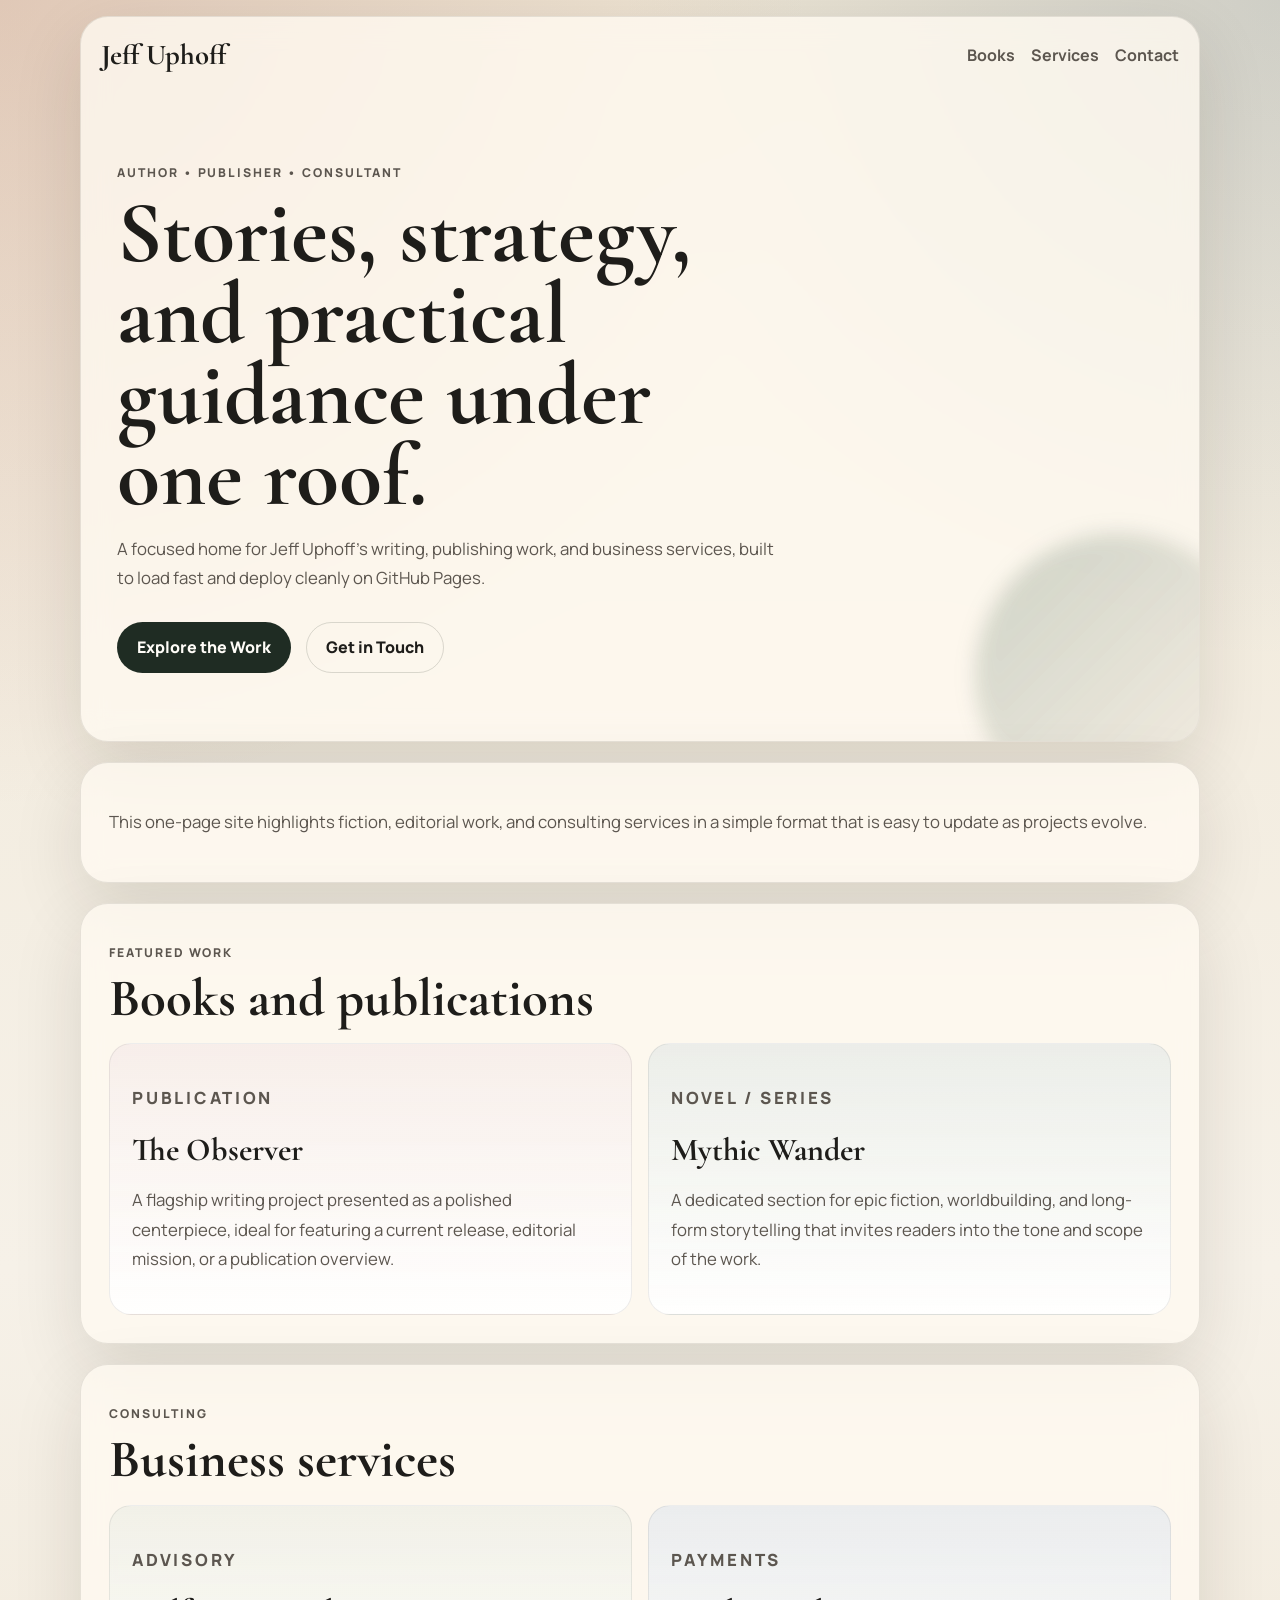
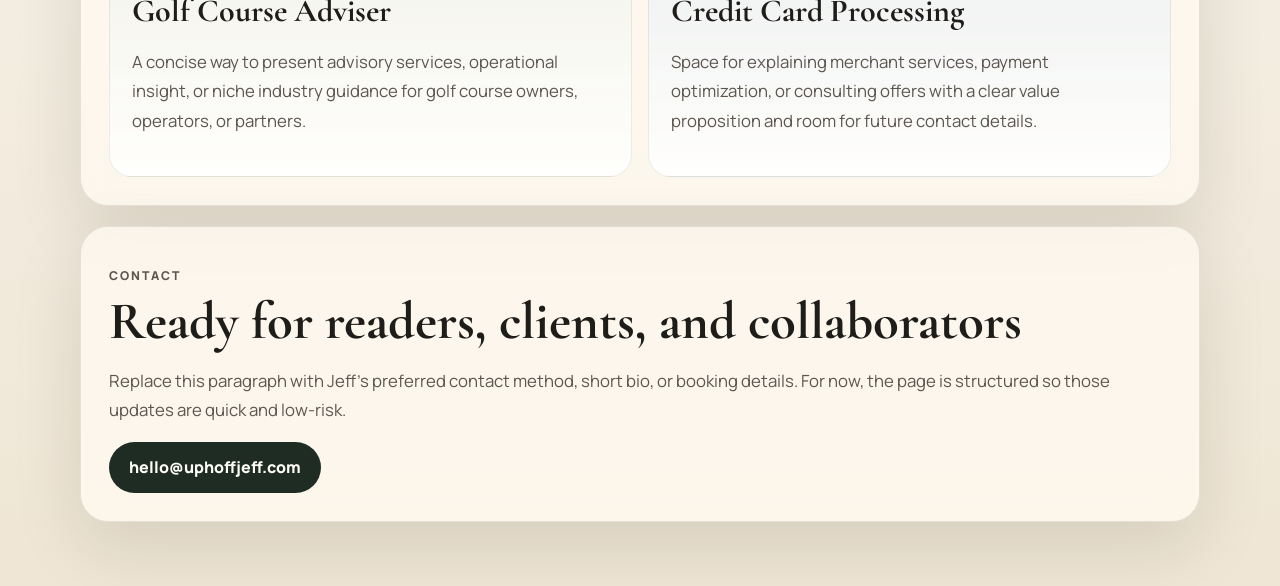
==== index.html @ a76d0272 "Add files via upload" ====
<!DOCTYPE html>
<html lang="en">
<head>
  <meta charset="UTF-8">
  <meta name="viewport" content="width=device-width, initial-scale=1.0">
  <title>Jeff Uphoff | Author & Consultant</title>
  <meta
    name="description"
    content="Jeff Uphoff shares books, publishing work, and consulting services in one clear, GitHub Pages-ready website."
  >
  <link rel="preconnect" href="https://fonts.googleapis.com">
  <link rel="preconnect" href="https://fonts.gstatic.com" crossorigin>
  <link
    href="https://fonts.googleapis.com/css2?family=Cormorant+Garamond:wght@500;600;700&family=Manrope:wght@400;500;700;800&display=swap"
    rel="stylesheet"
  >
  <link rel="stylesheet" href="./styles.css">
</head>
<body>
  <div class="page-shell">
    <header class="hero" id="top">
      <nav class="site-nav" aria-label="Primary">
        <a class="brand" href="#top">Jeff Uphoff</a>
        <div class="nav-links">
          <a href="#books">Books</a>
          <a href="#services">Services</a>
          <a href="#contact">Contact</a>
        </div>
      </nav>

      <div class="hero-copy">
        <p class="eyebrow">Author • Publisher • Consultant</p>
        <h1>Stories, strategy, and practical guidance under one roof.</h1>
        <p class="lede">
          A focused home for Jeff Uphoff's writing, publishing work, and business services,
          built to load fast and deploy cleanly on GitHub Pages.
        </p>
        <div class="hero-actions">
          <a class="button button-solid" href="#books">Explore the Work</a>
          <a class="button button-ghost" href="#contact">Get in Touch</a>
        </div>
      </div>
    </header>

    <main>
      <section class="intro">
        <p>
          This one-page site highlights fiction, editorial work, and consulting services in a
          simple format that is easy to update as projects evolve.
        </p>
      </section>

      <section class="section" id="books">
        <div class="section-heading">
          <p class="section-label">Featured Work</p>
          <h2>Books and publications</h2>
        </div>

        <div class="card-grid">
          <article class="card accent-observer">
            <p class="card-kicker">Publication</p>
            <h3>The Observer</h3>
            <p>
              A flagship writing project presented as a polished centerpiece, ideal for featuring
              a current release, editorial mission, or a publication overview.
            </p>
          </article>

          <article class="card accent-mythic">
            <p class="card-kicker">Novel / Series</p>
            <h3>Mythic Wander</h3>
            <p>
              A dedicated section for epic fiction, worldbuilding, and long-form storytelling that
              invites readers into the tone and scope of the work.
            </p>
          </article>
        </div>
      </section>

      <section class="section" id="services">
        <div class="section-heading">
          <p class="section-label">Consulting</p>
          <h2>Business services</h2>
        </div>

        <div class="card-grid">
          <article class="card accent-golf">
            <p class="card-kicker">Advisory</p>
            <h3>Golf Course Adviser</h3>
            <p>
              A concise way to present advisory services, operational insight, or niche industry
              guidance for golf course owners, operators, or partners.
            </p>
          </article>

          <article class="card accent-credit">
            <p class="card-kicker">Payments</p>
            <h3>Credit Card Processing</h3>
            <p>
              Space for explaining merchant services, payment optimization, or consulting offers
              with a clear value proposition and room for future contact details.
            </p>
          </article>
        </div>
      </section>

      <section class="section contact-section" id="contact">
        <div class="section-heading">
          <p class="section-label">Contact</p>
          <h2>Ready for readers, clients, and collaborators</h2>
        </div>

        <p class="contact-copy">
          Replace this paragraph with Jeff's preferred contact method, short bio, or booking
          details. For now, the page is structured so those updates are quick and low-risk.
        </p>

        <a class="button button-solid" href="mailto:hello@uphoffjeff.com">hello@uphoffjeff.com</a>
      </section>
    </main>
  </div>
</body>
</html>
---- styles.css ----
:root {
  --bg: #f3ecdf;
  --paper: rgba(255, 250, 241, 0.78);
  --ink: #1e1d1a;
  --muted: #5c564f;
  --border: rgba(30, 29, 26, 0.1);
  --shadow: 0 24px 70px rgba(33, 25, 10, 0.12);
  --observer: #9d3d2a;
  --mythic: #43644f;
  --golf: #7b8644;
  --credit: #3d5f7e;
  --button: #1f2c23;
  --button-hover: #314537;
}

* {
  box-sizing: border-box;
}

html {
  scroll-behavior: smooth;
}

body {
  margin: 0;
  min-height: 100vh;
  font-family: "Manrope", sans-serif;
  color: var(--ink);
  background:
    radial-gradient(circle at top left, rgba(157, 61, 42, 0.18), transparent 32%),
    radial-gradient(circle at top right, rgba(61, 95, 126, 0.18), transparent 26%),
    linear-gradient(180deg, #efe7d6 0%, #f6f1e8 58%, #efe6d5 100%);
}

a {
  color: inherit;
  text-decoration: none;
}

.page-shell {
  width: min(1120px, calc(100% - 2rem));
  margin: 0 auto;
  padding: 1rem 0 4rem;
}

.hero,
.section,
.intro {
  background: var(--paper);
  backdrop-filter: blur(14px);
  border: 1px solid var(--border);
  border-radius: 28px;
  box-shadow: var(--shadow);
}

.hero {
  padding: 1.25rem;
  overflow: hidden;
  position: relative;
}

.hero::after {
  content: "";
  position: absolute;
  inset: auto -4rem -5rem auto;
  width: 18rem;
  height: 18rem;
  border-radius: 50%;
  background: linear-gradient(135deg, rgba(67, 100, 79, 0.25), rgba(157, 61, 42, 0.04));
  filter: blur(10px);
}

.site-nav {
  display: flex;
  align-items: center;
  justify-content: space-between;
  gap: 1rem;
}

.brand,
h1,
h2,
h3 {
  font-family: "Cormorant Garamond", serif;
}

.brand {
  font-size: 1.8rem;
  font-weight: 700;
}

.nav-links {
  display: flex;
  gap: 1rem;
  flex-wrap: wrap;
  color: var(--muted);
  font-weight: 700;
}

.hero-copy {
  padding: 5rem 1rem 3rem;
  max-width: 44rem;
  position: relative;
  z-index: 1;
}

.eyebrow,
.section-label,
.card-kicker {
  text-transform: uppercase;
  letter-spacing: 0.16em;
  font-size: 0.76rem;
  font-weight: 800;
}

.eyebrow,
.section-label {
  color: var(--muted);
}

h1 {
  margin: 0.55rem 0 1rem;
  font-size: clamp(3rem, 7vw, 5.5rem);
  line-height: 0.92;
}

.lede,
.intro p,
.card p,
.contact-copy {
  font-size: 1.05rem;
  line-height: 1.75;
  color: var(--muted);
}

.hero-actions {
  display: flex;
  gap: 0.9rem;
  flex-wrap: wrap;
  margin-top: 1.8rem;
}

.button {
  display: inline-flex;
  align-items: center;
  justify-content: center;
  min-height: 3rem;
  padding: 0.85rem 1.2rem;
  border-radius: 999px;
  border: 1px solid transparent;
  font-weight: 800;
  transition: transform 150ms ease, background-color 150ms ease, border-color 150ms ease;
}

.button:hover,
.button:focus-visible {
  transform: translateY(-1px);
}

.button-solid {
  background: var(--button);
  color: #fffdf8;
}

.button-solid:hover,
.button-solid:focus-visible {
  background: var(--button-hover);
}

.button-ghost {
  border-color: rgba(31, 44, 35, 0.16);
}

.intro,
.section {
  margin-top: 1.25rem;
  padding: 1.75rem;
}

.section-heading {
  margin-bottom: 1.25rem;
}

h2 {
  margin: 0.4rem 0 0;
  font-size: clamp(2rem, 4.5vw, 3.3rem);
  line-height: 0.95;
}

.card-grid {
  display: grid;
  grid-template-columns: repeat(2, minmax(0, 1fr));
  gap: 1rem;
}

.card {
  border-radius: 22px;
  padding: 1.4rem;
  min-height: 17rem;
  border: 1px solid rgba(30, 29, 26, 0.08);
  background: rgba(255, 255, 255, 0.58);
}

.card h3 {
  margin: 0.45rem 0 0.8rem;
  font-size: 2rem;
}

.accent-observer {
  background:
    linear-gradient(180deg, rgba(157, 61, 42, 0.08), rgba(255, 255, 255, 0.6)),
    rgba(255, 255, 255, 0.7);
}

.accent-mythic {
  background:
    linear-gradient(180deg, rgba(67, 100, 79, 0.1), rgba(255, 255, 255, 0.6)),
    rgba(255, 255, 255, 0.7);
}

.accent-golf {
  background:
    linear-gradient(180deg, rgba(123, 134, 68, 0.1), rgba(255, 255, 255, 0.6)),
    rgba(255, 255, 255, 0.7);
}

.accent-credit {
  background:
    linear-gradient(180deg, rgba(61, 95, 126, 0.1), rgba(255, 255, 255, 0.6)),
    rgba(255, 255, 255, 0.7);
}

.contact-section {
  text-align: left;
}

@media (max-width: 780px) {
  .page-shell {
    width: min(100% - 1rem, 100%);
  }

  .site-nav {
    align-items: flex-start;
    flex-direction: column;
  }

  .hero-copy {
    padding: 3rem 0.25rem 1rem;
  }

  .card-grid {
    grid-template-columns: 1fr;
  }

  .intro,
  .section,
  .hero {
    border-radius: 22px;
  }
}
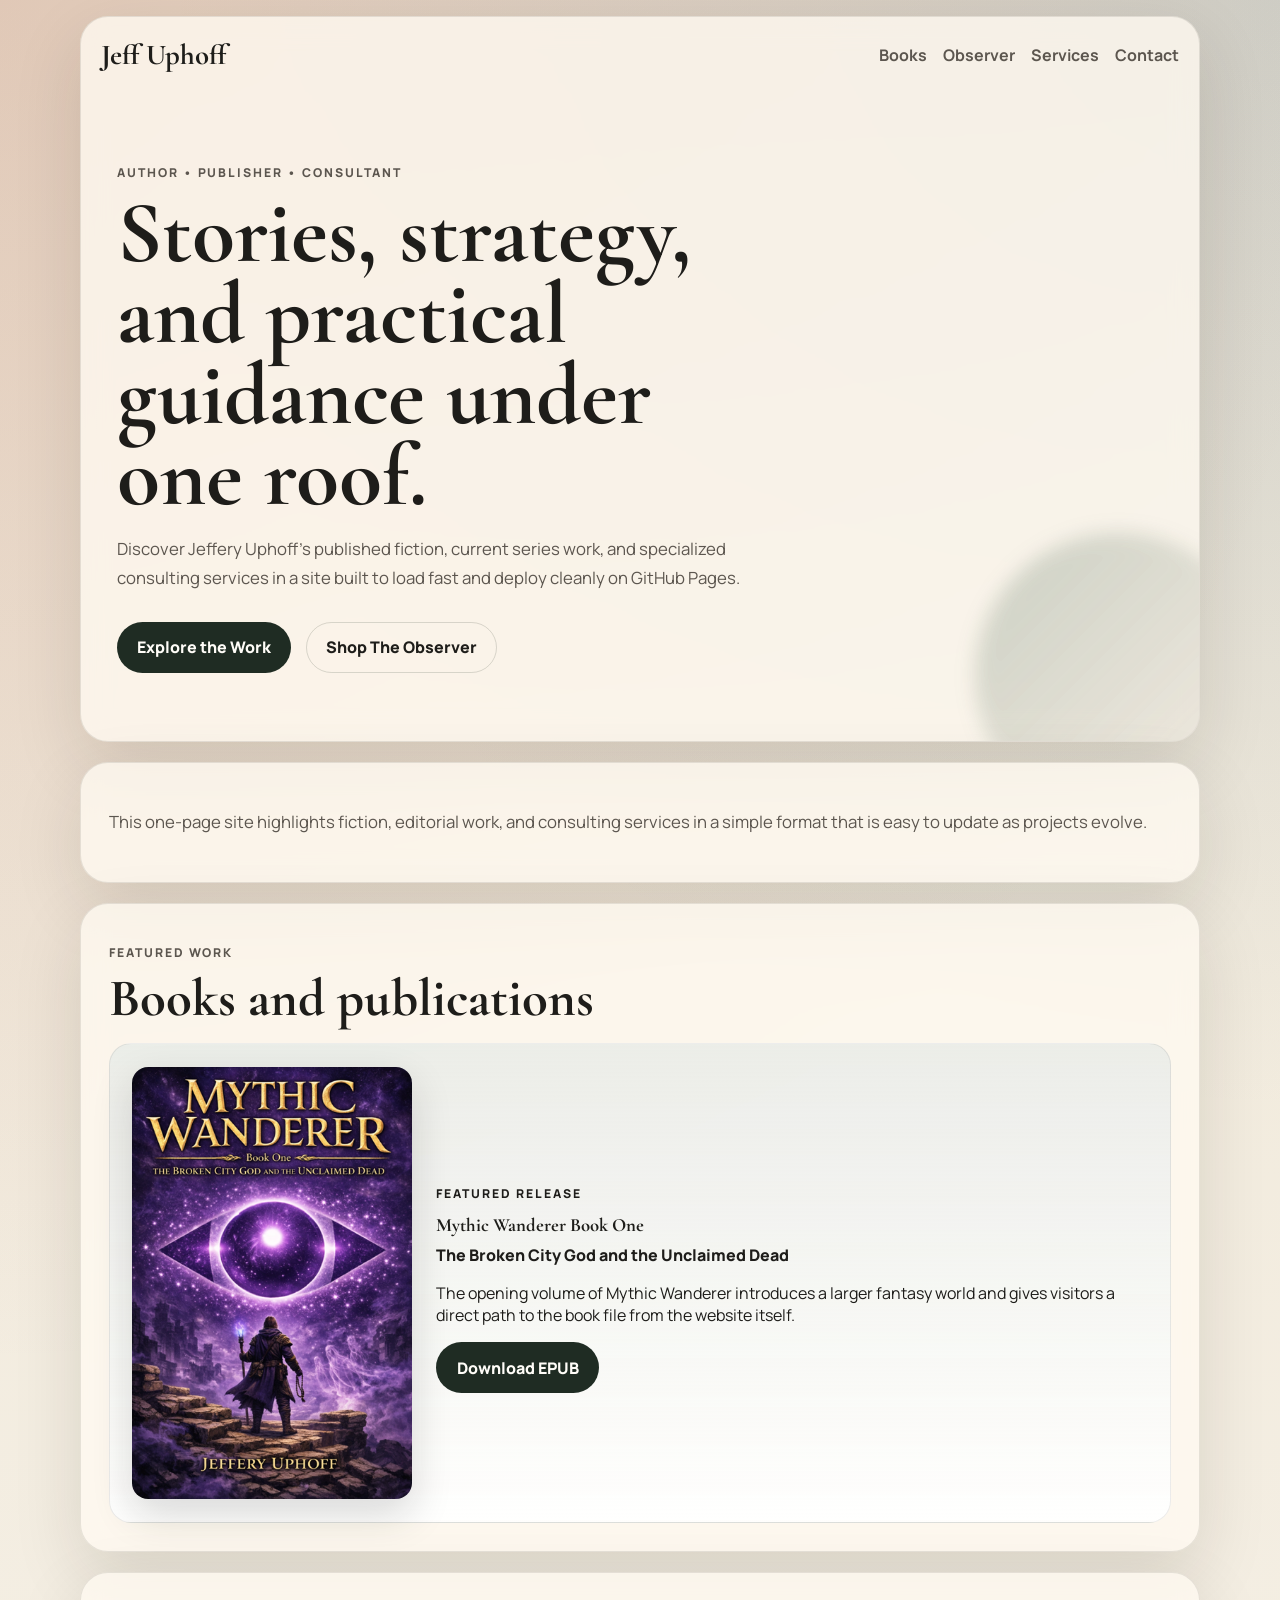
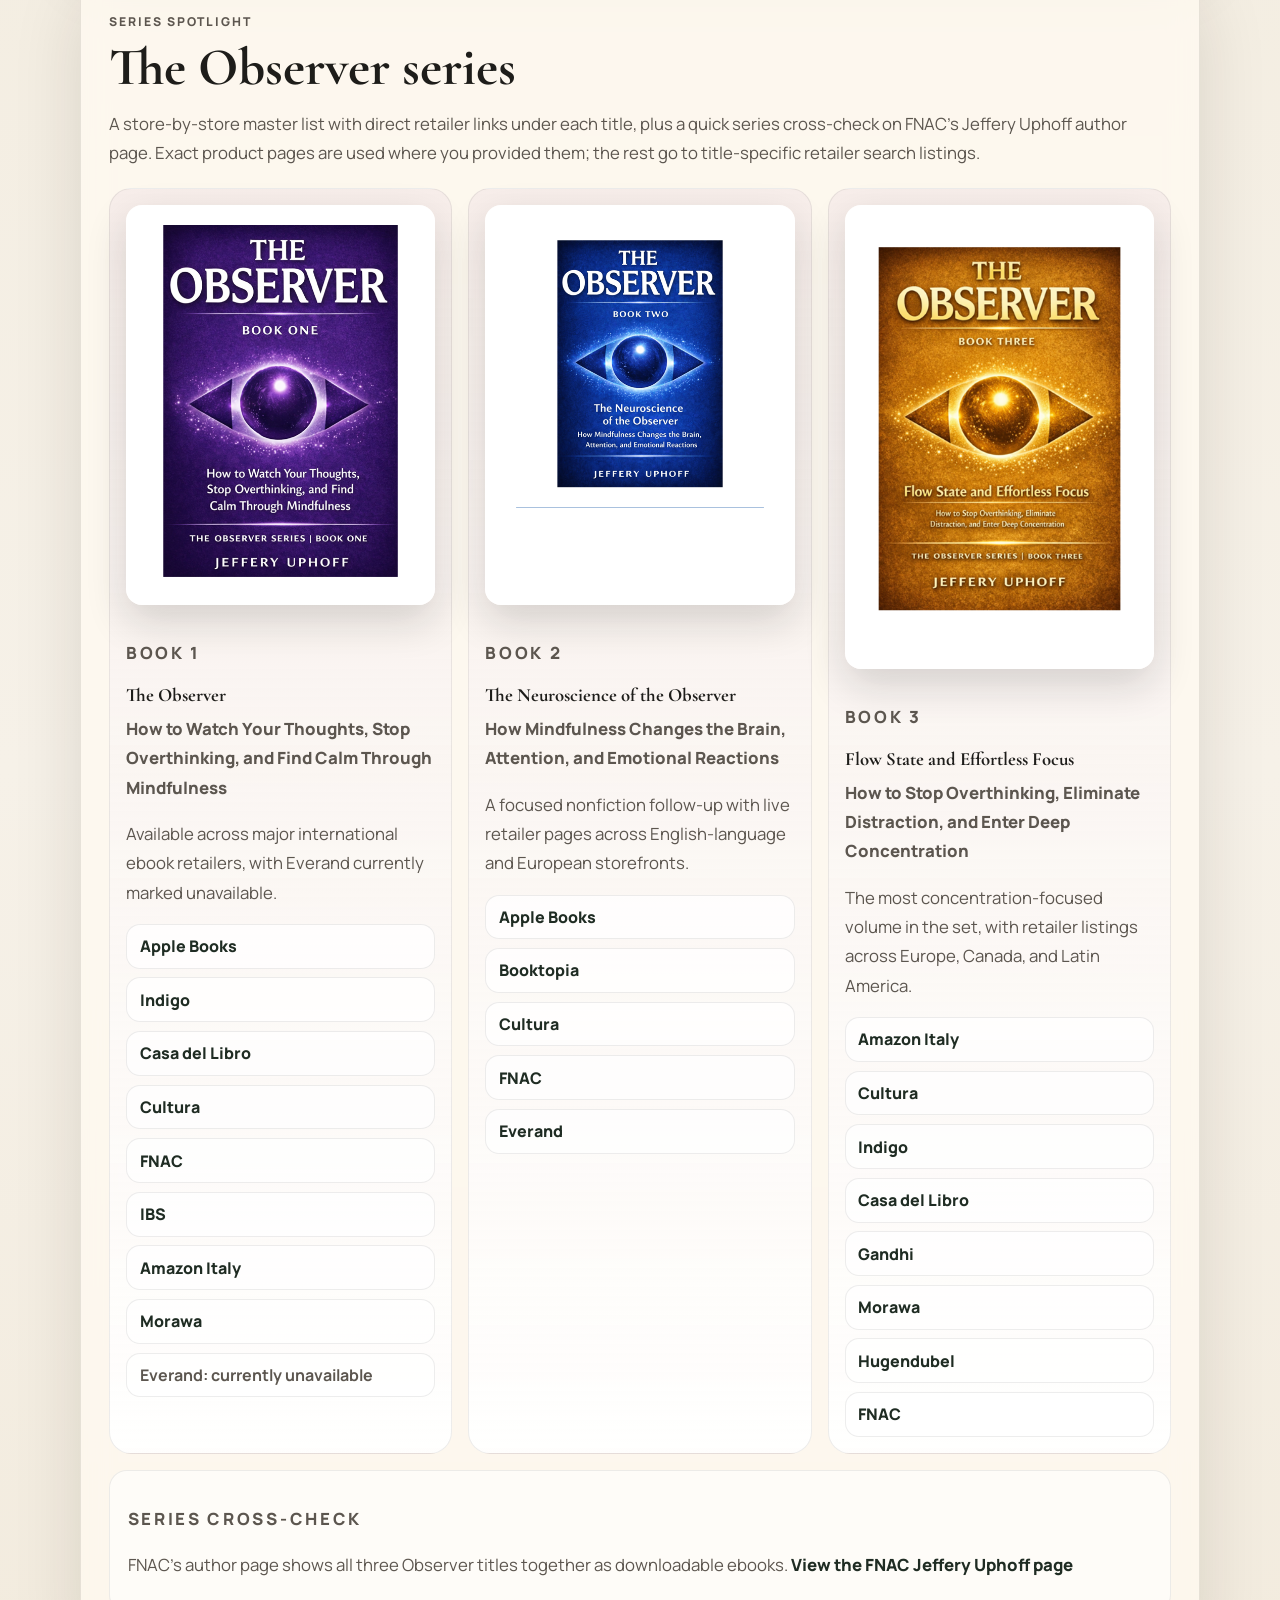
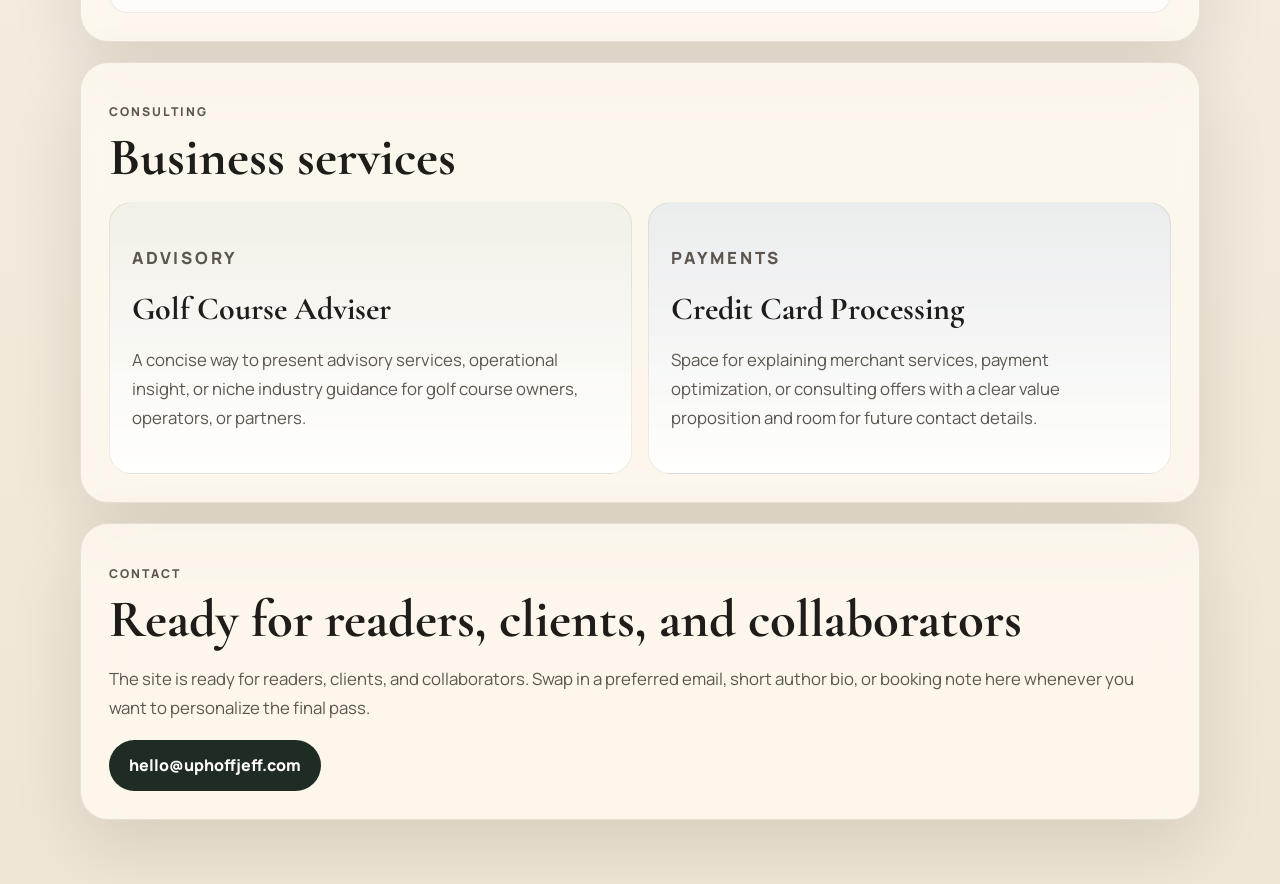
==== commit 5554c240: "Add files via upload" ====
--- a/index.html
+++ b/index.html
@@ -23,6 +23,7 @@
         <a class="brand" href="#top">Jeff Uphoff</a>
         <div class="nav-links">
           <a href="#books">Books</a>
+          <a href="#observer">Observer</a>
           <a href="#services">Services</a>
           <a href="#contact">Contact</a>
         </div>
@@ -32,12 +33,12 @@
         <p class="eyebrow">Author • Publisher • Consultant</p>
         <h1>Stories, strategy, and practical guidance under one roof.</h1>
         <p class="lede">
-          A focused home for Jeff Uphoff's writing, publishing work, and business services,
-          built to load fast and deploy cleanly on GitHub Pages.
+          Discover Jeffery Uphoff's published fiction, current series work, and specialized
+          consulting services in a site built to load fast and deploy cleanly on GitHub Pages.
         </p>
         <div class="hero-actions">
           <a class="button button-solid" href="#books">Explore the Work</a>
-          <a class="button button-ghost" href="#contact">Get in Touch</a>
+          <a class="button button-ghost" href="#observer">Shop The Observer</a>
         </div>
       </div>
     </header>
@@ -56,24 +57,125 @@
           <h2>Books and publications</h2>
         </div>
 
-        <div class="card-grid">
-          <article class="card accent-observer">
-            <p class="card-kicker">Publication</p>
-            <h3>The Observer</h3>
+        <article class="feature-book accent-mythic">
+          <img
+            class="book-cover feature-cover"
+            src="./assets/covers/mythic-wanderer-book-one.png"
+            alt="Cover of Mythic Wanderer Book One: The Broken City God and the Unclaimed Dead"
+          >
+          <div class="feature-copy">
+            <p class="card-kicker">Featured Release</p>
+            <h3>Mythic Wanderer Book One</h3>
+            <p class="feature-title">The Broken City God and the Unclaimed Dead</p>
             <p>
-              A flagship writing project presented as a polished centerpiece, ideal for featuring
-              a current release, editorial mission, or a publication overview.
+              The opening volume of Mythic Wanderer introduces a larger fantasy world and gives
+              visitors a direct path to the book file from the website itself.
             </p>
-          </article>
-
-          <article class="card accent-mythic">
-            <p class="card-kicker">Novel / Series</p>
-            <h3>Mythic Wander</h3>
-            <p>
-              A dedicated section for epic fiction, worldbuilding, and long-form storytelling that
-              invites readers into the tone and scope of the work.
-            </p>
-          </article>
+            <div class="book-actions">
+              <a class="button button-solid" href="./assets/books/mythic-wanderer-book-one-the-broken-city-god-and-the-unclaimed-dead.epub">Download EPUB</a>
+            </div>
+          </div>
+        </article>
+      </section>
+
+      <section class="section" id="observer">
+        <div class="section-heading">
+          <p class="section-label">Series Spotlight</p>
+          <h2>The Observer series</h2>
+          <p class="section-intro">
+            A store-by-store master list with direct retailer links under each title, plus a quick
+            series cross-check on FNAC's Jeffery Uphoff author page. Exact product pages are used
+            where you provided them; the rest go to title-specific retailer search listings.
+          </p>
+        </div>
+
+        <div class="observer-grid">
+          <article class="book-card accent-observer">
+            <img
+              class="book-cover"
+              src="./assets/covers/the-observer-book-1.png"
+              alt="Cover of The Observer: How to Watch Your Thoughts, Stop Overthinking, and Find Calm Through Mindfulness"
+            >
+            <div class="book-card-copy">
+              <p class="card-kicker">Book 1</p>
+              <h3>The Observer</h3>
+              <p class="feature-title">How to Watch Your Thoughts, Stop Overthinking, and Find Calm Through Mindfulness</p>
+              <p>
+                Available across major international ebook retailers, with Everand currently marked
+                unavailable.
+              </p>
+              <ul class="retailer-list">
+                <li><a class="text-link" href="https://books.apple.com/us/search?term=The%20Observer%3A%20How%20to%20Watch%20Your%20Thoughts%2C%20Stop%20Overthinking%2C%20and%20Find%20Calm%20Through%20Mindfulness" target="_blank" rel="noreferrer">Apple Books</a></li>
+                <li><a class="text-link" href="https://www.indigo.ca/en-ca/the-observer-how-to-watch-your-thoughts-stop-overthinking-and-find-calm-through-mindfulness-the-observer-series-1/e6c10f3c-d42c-386b-bb04-54e3c1bc9f8c.html?utm_source=chatgpt.com" target="_blank" rel="noreferrer">Indigo</a></li>
+                <li><a class="text-link" href="https://www.casadellibro.com/busqueda-generica?busqueda=The%20Observer%20How%20to%20Watch%20Your%20Thoughts%20Stop%20Overthinking%20and%20Find%20Calm%20Through%20Mindfulness" target="_blank" rel="noreferrer">Casa del Libro</a></li>
+                <li><a class="text-link" href="https://www.cultura.com/catalogsearch/result/?q=The%20Observer%20How%20to%20Watch%20Your%20Thoughts%20Stop%20Overthinking%20and%20Find%20Calm%20Through%20Mindfulness" target="_blank" rel="noreferrer">Cultura</a></li>
+                <li><a class="text-link" href="https://www.fnac.com/SearchResult/ResultList.aspx?Search=The%20Observer%20How%20to%20Watch%20Your%20Thoughts%20Stop%20Overthinking%20and%20Find%20Calm%20Through%20Mindfulness&sft=1&sa=0" target="_blank" rel="noreferrer">FNAC</a></li>
+                <li><a class="text-link" href="https://www.ibs.it/search/?ts=as&query=The%20Observer%20How%20to%20Watch%20Your%20Thoughts%20Stop%20Overthinking%20and%20Find%20Calm%20Through%20Mindfulness" target="_blank" rel="noreferrer">IBS</a></li>
+                <li><a class="text-link" href="https://www.amazon.it/s?k=The+Observer+How+to+Watch+Your+Thoughts+Stop+Overthinking+and+Find+Calm+Through+Mindfulness+Jeffery+Uphoff" target="_blank" rel="noreferrer">Amazon Italy</a></li>
+                <li><a class="text-link" href="https://www.morawa.at/suche/?query=The%20Observer%20How%20to%20Watch%20Your%20Thoughts%20Stop%20Overthinking%20and%20Find%20Calm%20Through%20Mindfulness" target="_blank" rel="noreferrer">Morawa</a></li>
+                <li><span class="availability-note">Everand: currently unavailable</span></li>
+              </ul>
+            </div>
+          </article>
+
+          <article class="book-card accent-observer">
+            <img
+              class="book-cover"
+              src="./assets/covers/the-observer-book-2.png"
+              alt="Cover of The Neuroscience of the Observer: How Mindfulness Changes the Brain, Attention, and Emotional Reactions"
+            >
+            <div class="book-card-copy">
+              <p class="card-kicker">Book 2</p>
+              <h3>The Neuroscience of the Observer</h3>
+              <p class="feature-title">How Mindfulness Changes the Brain, Attention, and Emotional Reactions</p>
+              <p>
+                A focused nonfiction follow-up with live retailer pages across English-language and
+                European storefronts.
+              </p>
+              <ul class="retailer-list">
+                <li><a class="text-link" href="https://books.apple.com/gb/book/he-neuroscience-of-the-observer-how-mindfulness/id6760676216?utm_source=chatgpt.com" target="_blank" rel="noreferrer">Apple Books</a></li>
+                <li><a class="text-link" href="https://www.booktopia.com.au/search.ep?keywords=The%20Neuroscience%20of%20the%20Observer%20Jeffery%20Uphoff" target="_blank" rel="noreferrer">Booktopia</a></li>
+                <li><a class="text-link" href="https://www.cultura.com/catalogsearch/result/?q=The%20Neuroscience%20of%20the%20Observer%20How%20Mindfulness%20Changes%20the%20Brain%20Attention%20and%20Emotional%20Reactions" target="_blank" rel="noreferrer">Cultura</a></li>
+                <li><a class="text-link" href="https://www.fnac.com/SearchResult/ResultList.aspx?Search=The%20Neuroscience%20of%20the%20Observer%20Jeffery%20Uphoff&sft=1&sa=0" target="_blank" rel="noreferrer">FNAC</a></li>
+                <li><a class="text-link" href="https://www.everand.com/search?query=The%20Neuroscience%20of%20the%20Observer%20Jeffery%20Uphoff" target="_blank" rel="noreferrer">Everand</a></li>
+              </ul>
+            </div>
+          </article>
+
+          <article class="book-card accent-observer">
+            <img
+              class="book-cover"
+              src="./assets/covers/the-observer-book-3.png"
+              alt="Cover of Flow State and Effortless Focus: How to Stop Overthinking, Eliminate Distraction, and Enter Deep Concentration"
+            >
+            <div class="book-card-copy">
+              <p class="card-kicker">Book 3</p>
+              <h3>Flow State and Effortless Focus</h3>
+              <p class="feature-title">How to Stop Overthinking, Eliminate Distraction, and Enter Deep Concentration</p>
+              <p>
+                The most concentration-focused volume in the set, with retailer listings across
+                Europe, Canada, and Latin America.
+              </p>
+              <ul class="retailer-list">
+                <li><a class="text-link" href="https://www.amazon.it/dp/B0GSP2LP63?utm_source=chatgpt.com" target="_blank" rel="noreferrer">Amazon Italy</a></li>
+                <li><a class="text-link" href="https://www.cultura.com/catalogsearch/result/?q=Flow%20State%20and%20Effortless%20Focus%20Jeffery%20Uphoff" target="_blank" rel="noreferrer">Cultura</a></li>
+                <li><a class="text-link" href="https://www.indigo.ca/en-ca/home/search/?keywords=Flow%20State%20and%20Effortless%20Focus%20Jeffery%20Uphoff" target="_blank" rel="noreferrer">Indigo</a></li>
+                <li><a class="text-link" href="https://www.casadellibro.com/busqueda-generica?busqueda=Flow%20State%20and%20Effortless%20Focus%20Jeffery%20Uphoff" target="_blank" rel="noreferrer">Casa del Libro</a></li>
+                <li><a class="text-link" href="https://www.gandhi.com.mx/catalogsearch/result/?q=Flow%20State%20and%20Effortless%20Focus%20Jeffery%20Uphoff" target="_blank" rel="noreferrer">Gandhi</a></li>
+                <li><a class="text-link" href="https://www.morawa.at/suche/?query=Flow%20State%20and%20Effortless%20Focus%20Jeffery%20Uphoff" target="_blank" rel="noreferrer">Morawa</a></li>
+                <li><a class="text-link" href="https://www.hugendubel.de/de/suche?query=Flow%20State%20and%20Effortless%20Focus%20Jeffery%20Uphoff" target="_blank" rel="noreferrer">Hugendubel</a></li>
+                <li><a class="text-link" href="https://www.fnac.com/SearchResult/ResultList.aspx?Search=Flow%20State%20and%20Effortless%20Focus%20Jeffery%20Uphoff&sft=1&sa=0" target="_blank" rel="noreferrer">FNAC</a></li>
+              </ul>
+            </div>
+          </article>
+        </div>
+
+        <div class="series-check">
+          <p class="card-kicker">Series Cross-Check</p>
+          <p>
+            FNAC's author page shows all three Observer titles together as downloadable ebooks.
+            <a class="text-link" href="https://www.fnac.com/ia13112077/Jeffery-Uphoff?utm_source=chatgpt.com" target="_blank" rel="noreferrer">View the FNAC Jeffery Uphoff page</a>
+          </p>
         </div>
       </section>
 
@@ -111,8 +213,8 @@
         </div>
 
         <p class="contact-copy">
-          Replace this paragraph with Jeff's preferred contact method, short bio, or booking
-          details. For now, the page is structured so those updates are quick and low-risk.
+          The site is ready for readers, clients, and collaborators. Swap in a preferred email,
+          short author bio, or booking note here whenever you want to personalize the final pass.
         </p>
 
         <a class="button button-solid" href="mailto:hello@uphoffjeff.com">hello@uphoffjeff.com</a>
--- a/styles.css
+++ b/styles.css
@@ -127,7 +127,10 @@
 .lede,
 .intro p,
 .card p,
-.contact-copy {
+.contact-copy,
+.section-intro,
+.book-card p,
+.series-check p {
   font-size: 1.05rem;
   line-height: 1.75;
   color: var(--muted);
@@ -193,6 +196,18 @@
   gap: 1rem;
 }
 
+.book-grid {
+  display: grid;
+  grid-template-columns: repeat(3, minmax(0, 1fr));
+  gap: 1rem;
+}
+
+.observer-grid {
+  display: grid;
+  grid-template-columns: repeat(3, minmax(0, 1fr));
+  gap: 1rem;
+}
+
 .card {
   border-radius: 22px;
   padding: 1.4rem;
@@ -206,6 +221,89 @@
   font-size: 2rem;
 }
 
+.feature-book,
+.book-card {
+  border-radius: 22px;
+  border: 1px solid rgba(30, 29, 26, 0.08);
+}
+
+.feature-book {
+  display: grid;
+  grid-template-columns: minmax(180px, 280px) minmax(0, 1fr);
+  gap: 1.5rem;
+  padding: 1.4rem;
+  align-items: center;
+}
+
+.book-card {
+  padding: 1rem;
+  background: rgba(255, 255, 255, 0.64);
+  display: flex;
+  flex-direction: column;
+}
+
+.book-card-copy {
+  padding-top: 1rem;
+}
+
+.feature-copy h3,
+.book-card h3 {
+  margin: 0.35rem 0 0.65rem;
+}
+
+.feature-title {
+  margin-top: -0.15rem;
+  font-size: 1rem;
+  font-weight: 800;
+  color: var(--ink);
+}
+
+.book-cover {
+  width: 100%;
+  display: block;
+  border-radius: 16px;
+  box-shadow: 0 16px 40px rgba(20, 20, 18, 0.16);
+}
+
+.feature-cover {
+  max-width: 280px;
+  justify-self: center;
+}
+
+.book-actions {
+  margin-top: 1rem;
+}
+
+.retailer-list {
+  list-style: none;
+  padding: 0;
+  margin: 1rem 0 0;
+  display: grid;
+  gap: 0.55rem;
+}
+
+.retailer-list li {
+  padding: 0.65rem 0.8rem;
+  border-radius: 14px;
+  border: 1px solid rgba(30, 29, 26, 0.08);
+  background: rgba(255, 255, 255, 0.72);
+}
+
+.availability-note {
+  font-weight: 700;
+  color: var(--muted);
+}
+
+.text-link {
+  color: var(--button);
+  font-weight: 800;
+}
+
+.text-link:hover,
+.text-link:focus-visible {
+  color: var(--button-hover);
+}
+
 .accent-observer {
   background:
     linear-gradient(180deg, rgba(157, 61, 42, 0.08), rgba(255, 255, 255, 0.6)),
@@ -232,6 +330,14 @@
 
 .contact-section {
   text-align: left;
+}
+
+.series-check {
+  margin-top: 1rem;
+  padding: 1rem 1.1rem;
+  border-radius: 18px;
+  border: 1px solid rgba(30, 29, 26, 0.08);
+  background: rgba(255, 255, 255, 0.62);
 }
 
 @media (max-width: 780px) {
@@ -249,6 +355,12 @@
   }
 
   .card-grid {
+    grid-template-columns: 1fr;
+  }
+
+  .book-grid,
+  .observer-grid,
+  .feature-book {
     grid-template-columns: 1fr;
   }
 
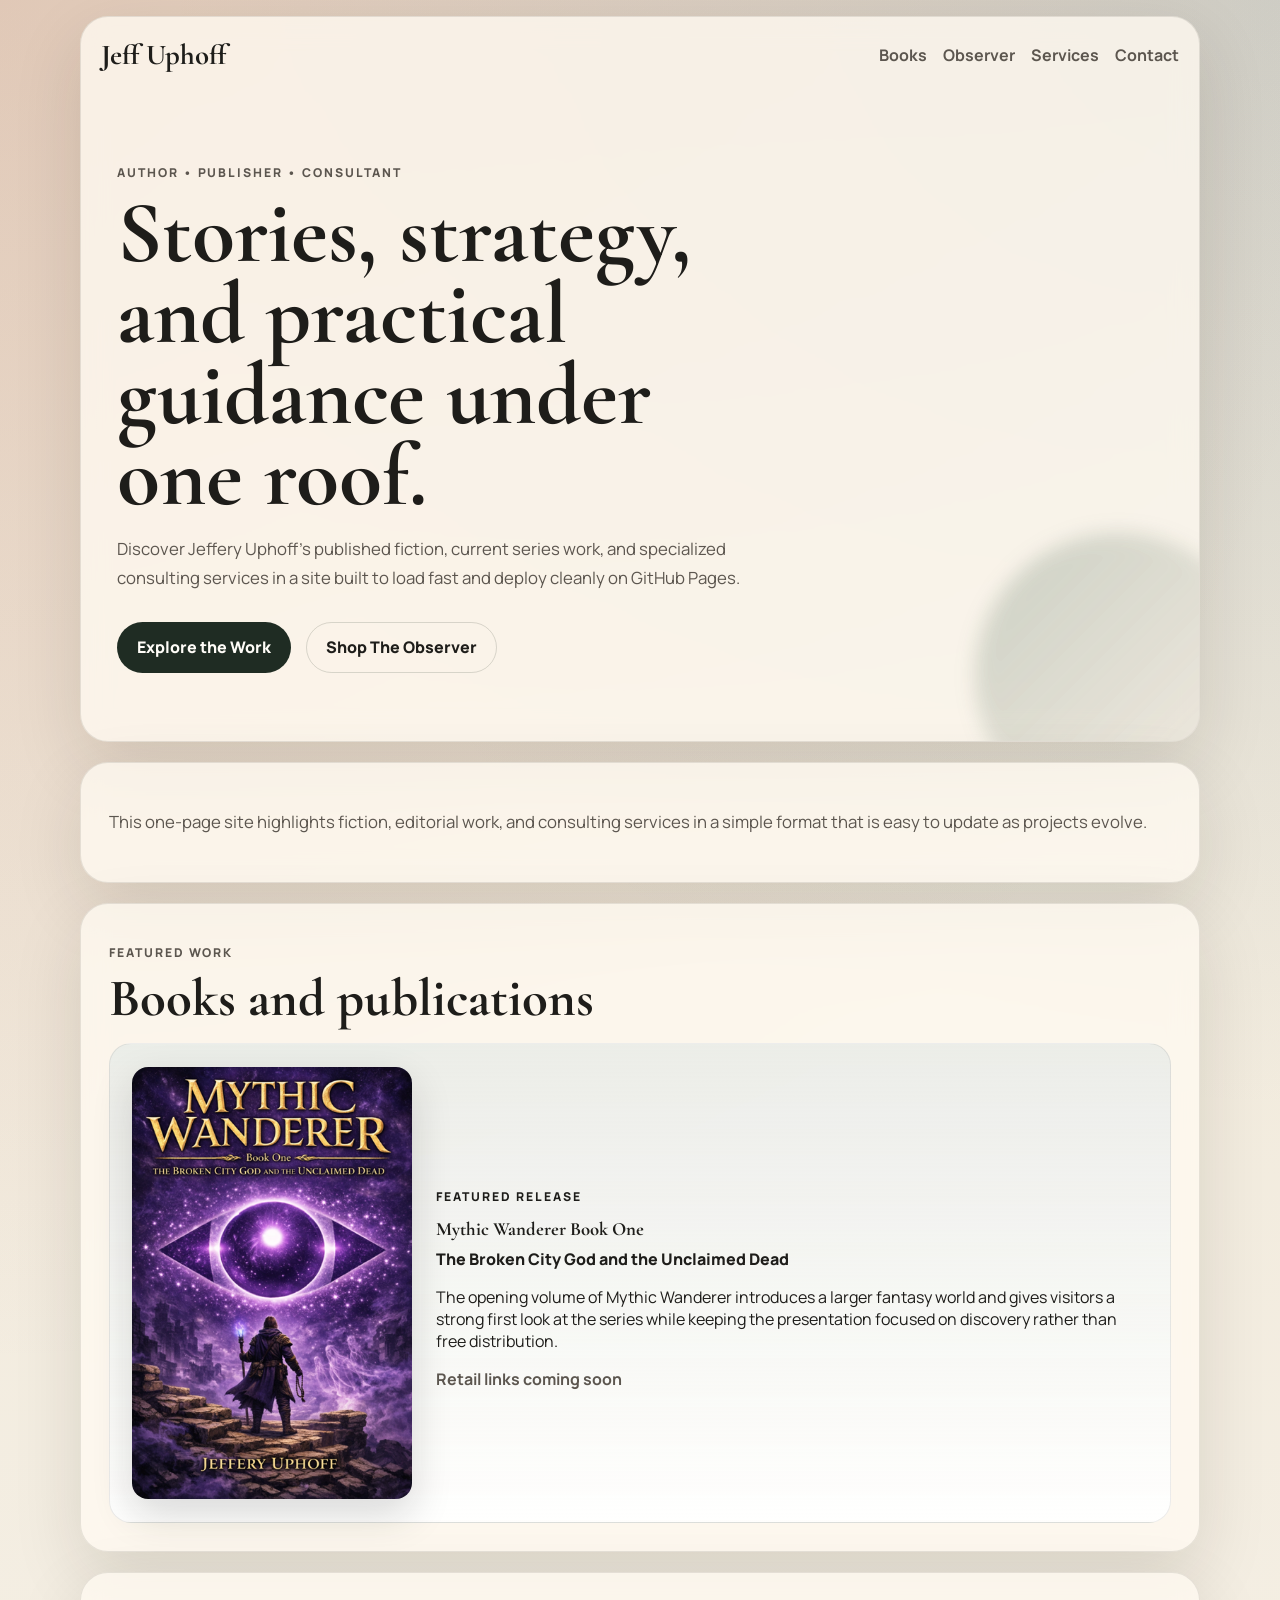
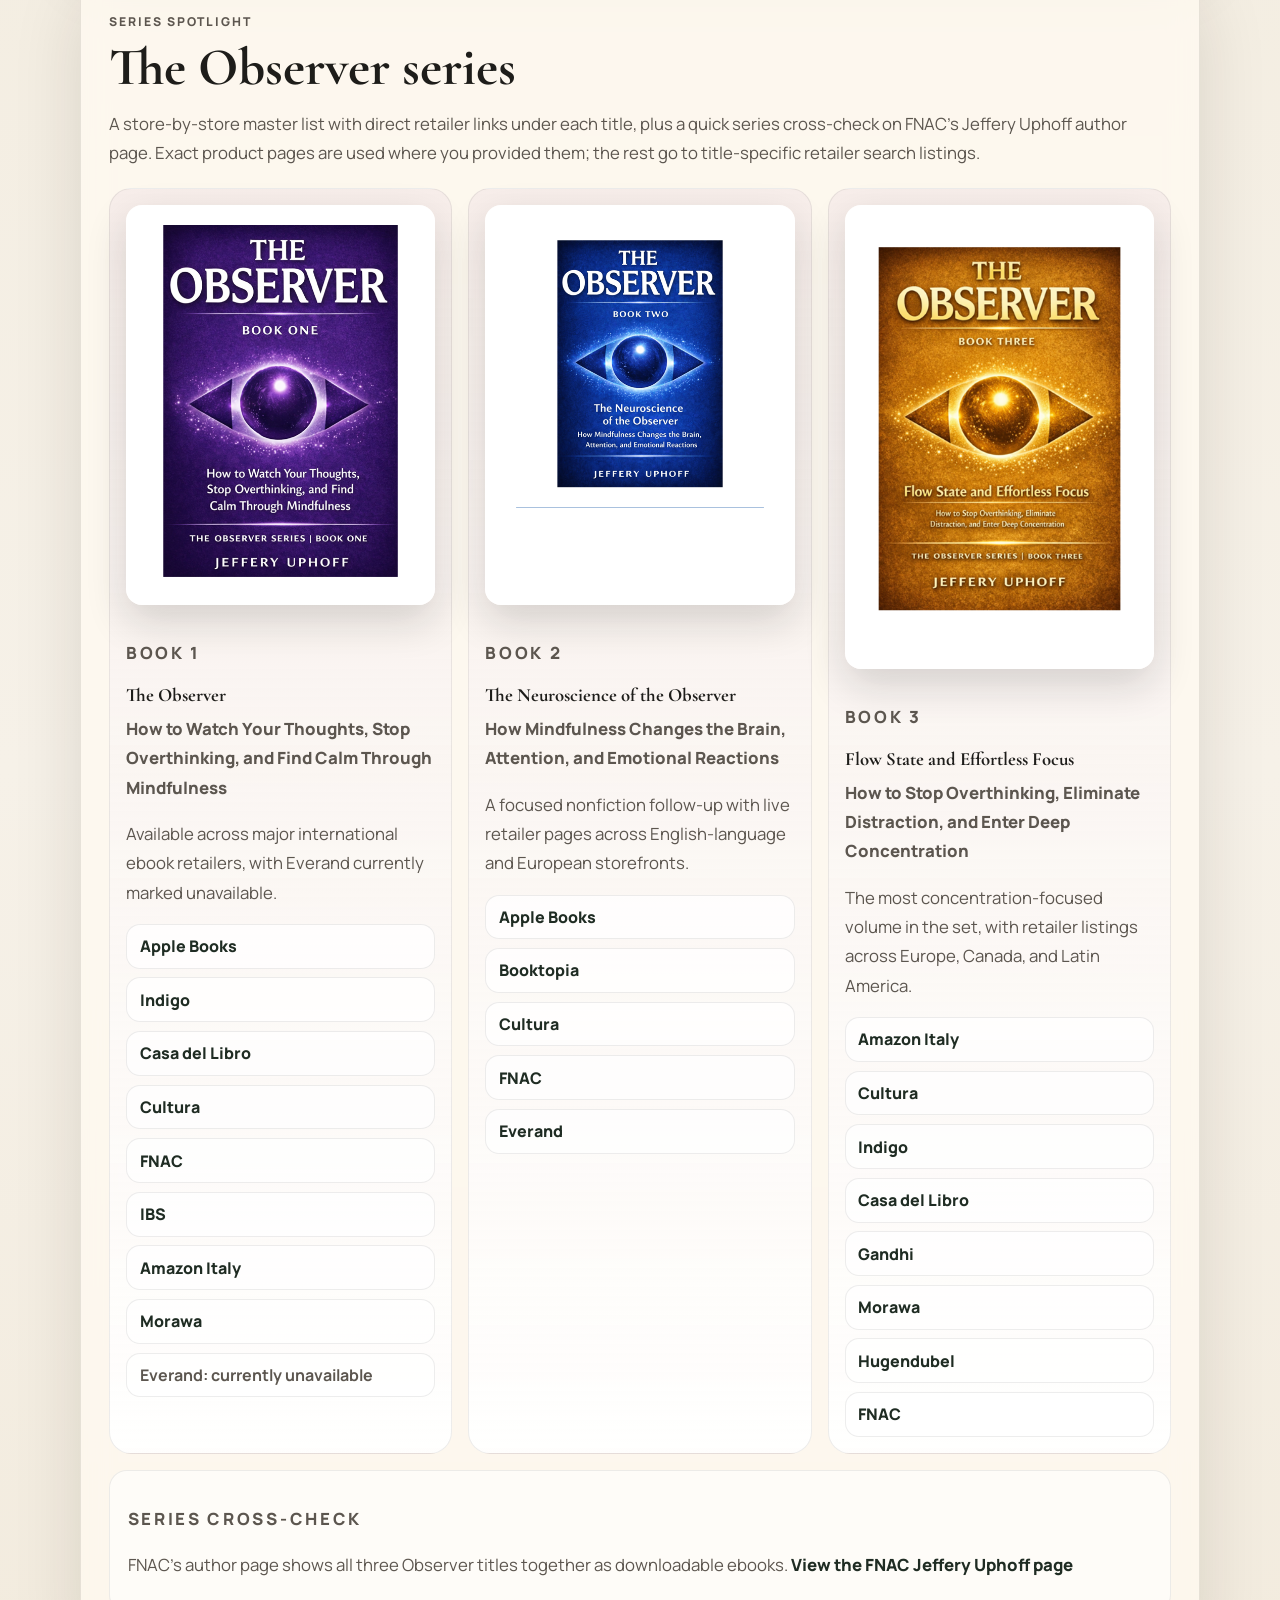
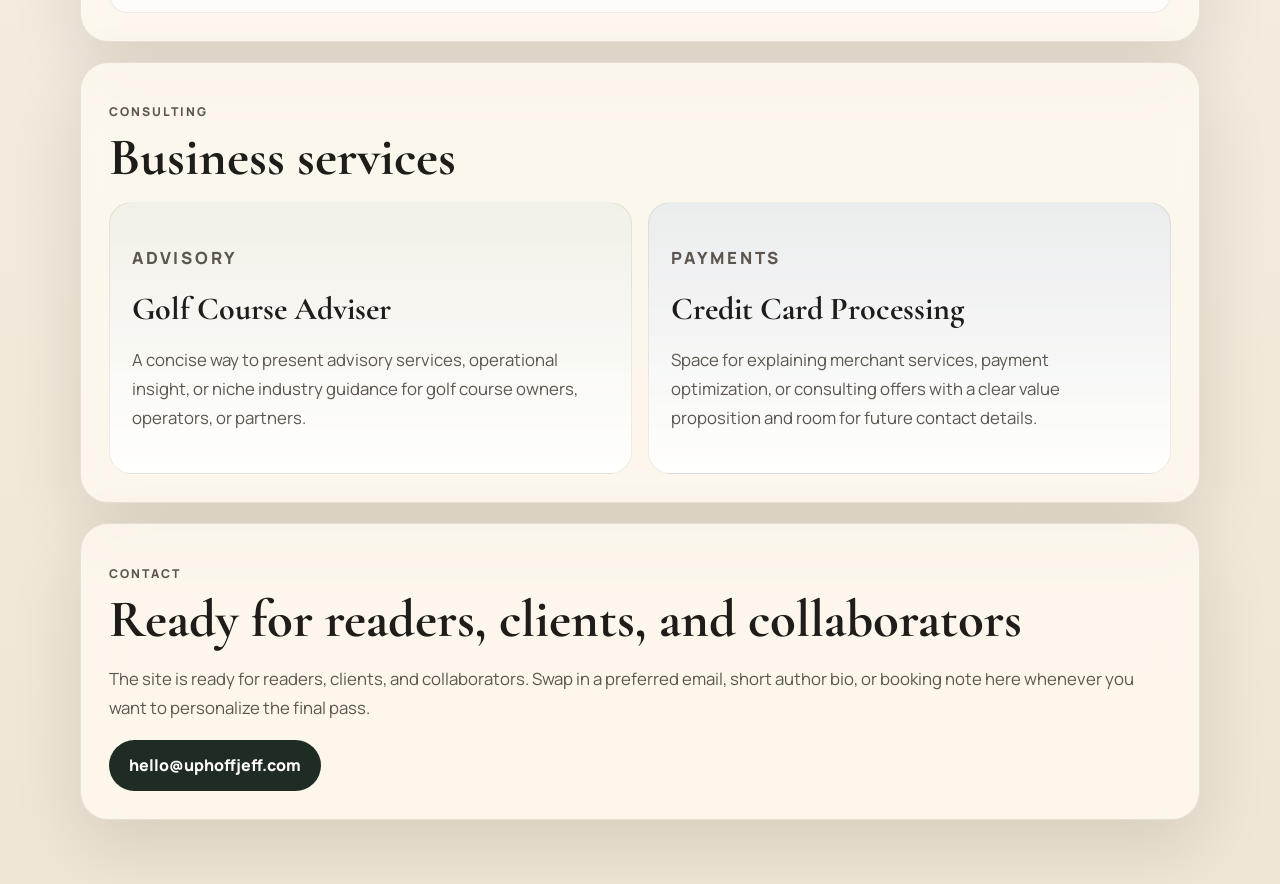
==== commit f4d747f8: "Add files via upload" ====
--- a/index.html
+++ b/index.html
@@ -69,10 +69,11 @@
             <p class="feature-title">The Broken City God and the Unclaimed Dead</p>
             <p>
               The opening volume of Mythic Wanderer introduces a larger fantasy world and gives
-              visitors a direct path to the book file from the website itself.
+              visitors a strong first look at the series while keeping the presentation focused on
+              discovery rather than free distribution.
             </p>
             <div class="book-actions">
-              <a class="button button-solid" href="./assets/books/mythic-wanderer-book-one-the-broken-city-god-and-the-unclaimed-dead.epub">Download EPUB</a>
+              <span class="availability-note">Retail links coming soon</span>
             </div>
           </div>
         </article>
